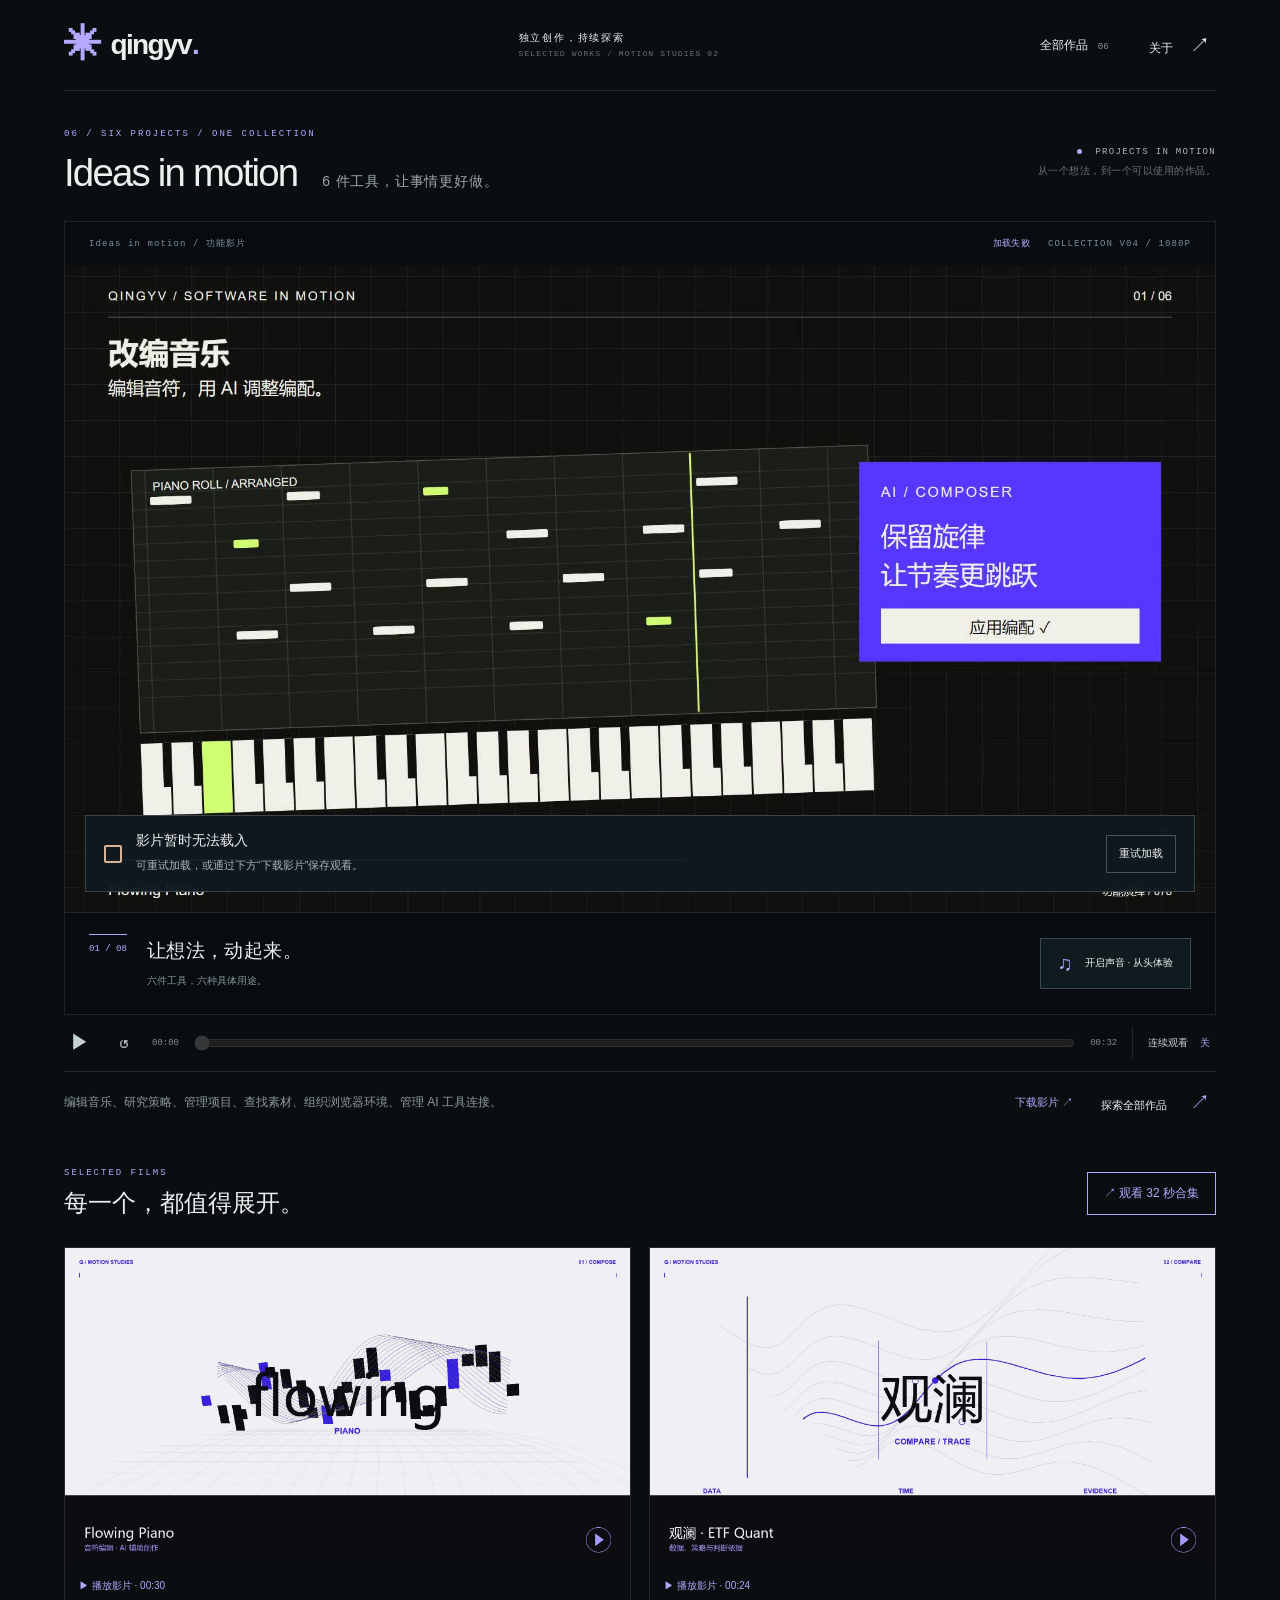
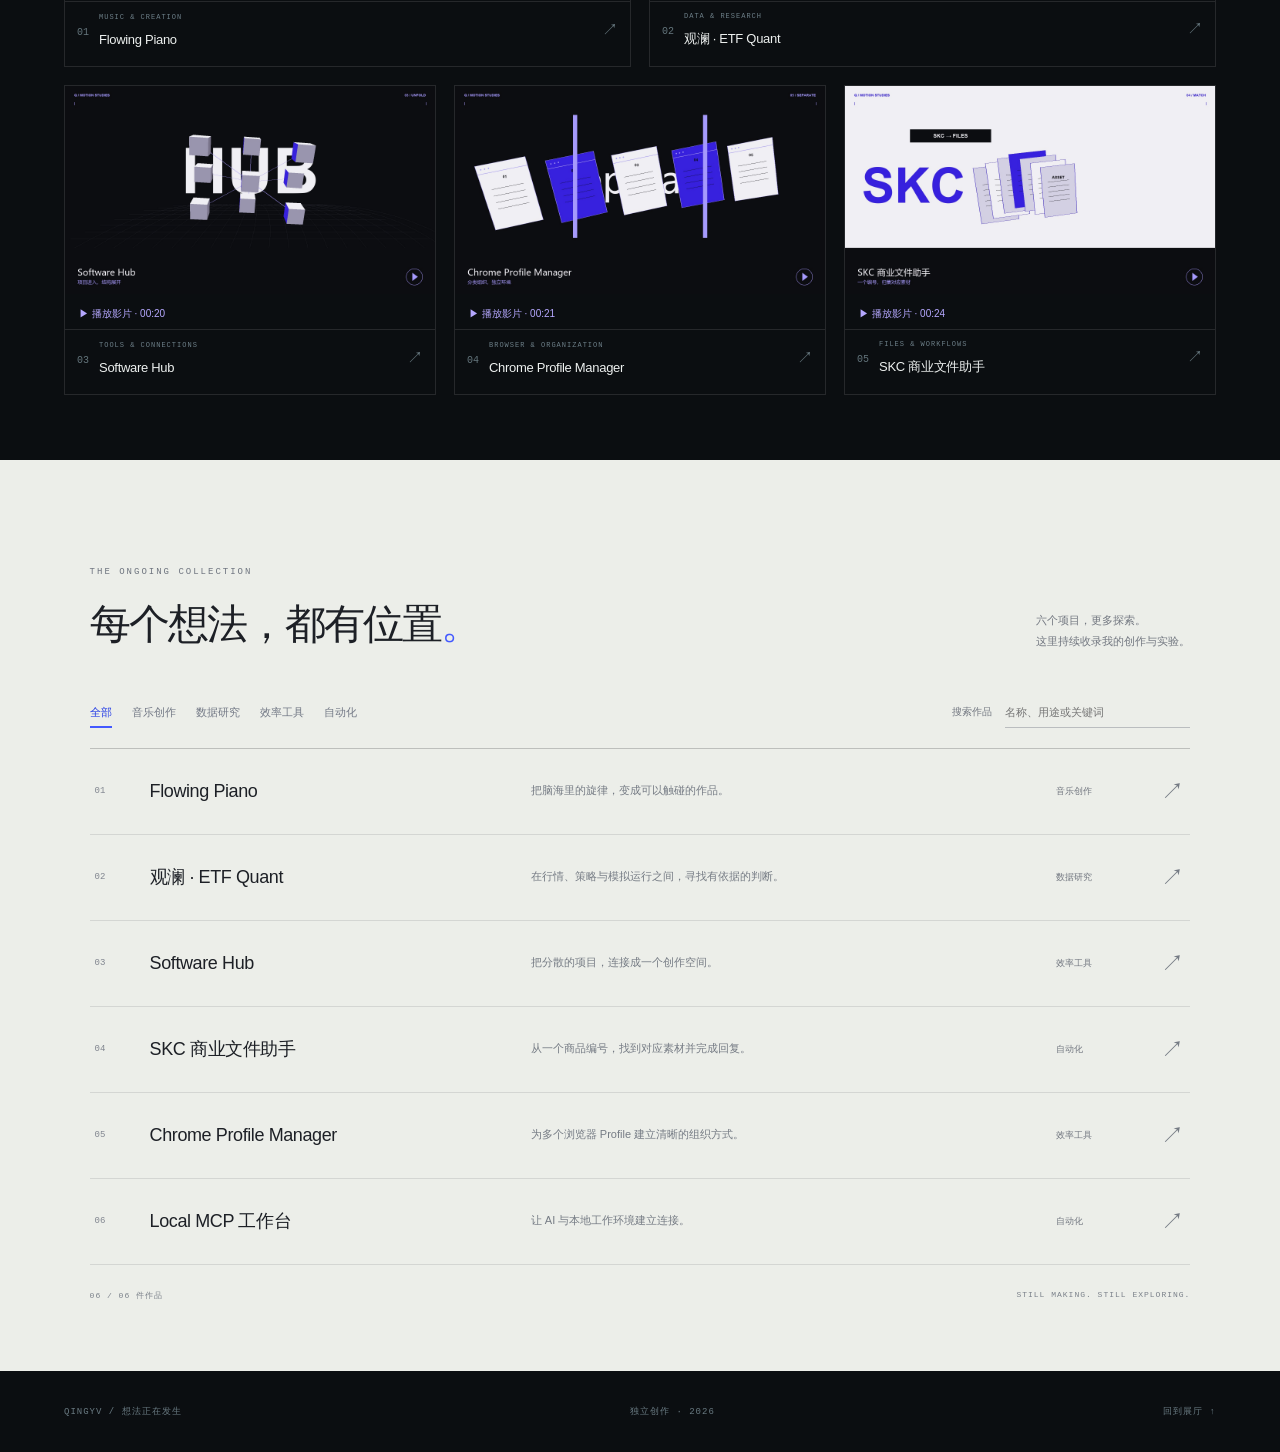
==== prototype.html @ 276cc225 "Publish six-project portfolio with V04 collection" ====
<!doctype html>
<html lang="zh-CN">
<head>
<meta charset="UTF-8"><meta name="viewport" content="width=device-width, initial-scale=1">
<meta name="theme-color" content="#0b0e11"><title>qingyv — Projects in motion</title>
<link rel="icon" href="data:image/svg+xml,%3Csvg xmlns='http://www.w3.org/2000/svg' viewBox='0 0 40 40'%3E%3Crect width='40' height='40' fill='%233e55ff'/%3E%3Ctext x='7' y='30' font-size='32' fill='white'%3E✳%3C/text%3E%3C/svg%3E">
<link rel="stylesheet" href="style.css?v=5"><link rel="stylesheet" href="archive.css?v=2">
<script src="projects.js?v=8" defer></script><script src="motion.js?v=5" defer></script><script src="archive.js?v=2" defer></script>
</head>
<body data-scene="0">
<header class="header"><a class="wordmark" href="#top" aria-label="qingyv 首页"><span>✳</span> qingyv<span class="brand-dot">.</span></a><div class="header-note">独立创作，持续探索<span>SELECTED WORKS / MOTION STUDIES 02</span></div><nav class="header-links"><a href="#archive">全部作品 <span id="navCount">06</span></a><button id="about" class="about-button">关于 <span>↗</span></button></nav></header>
<main id="top">
<section class="exhibition" aria-label="项目合集与五部独立影片">
<div class="exhibition-heading"><div><p class="overline" id="projectEyebrow">01 / MUSIC & CREATION</p><h1 id="projectTitle">Flowing Piano<span>让音符，流动起来。</span></h1></div><div class="heading-side"><span class="live-dot"></span> PROJECTS IN MOTION<br><small>从一个想法，到一个可以使用的作品。</small></div></div>
<div class="cinema" id="cinema">
<div class="stage-top"><span id="stageLabel">FLOWING PIANO / 音符编辑与声场反馈</span><span class="stage-meta"><span id="playbackState">准备影片</span><span id="stageMode">GENERATIVE MOTION / 01</span></span></div>
<div class="media-frame" id="mediaFrame">
<video id="sceneVideo" playsinline muted preload="metadata" tabindex="0" aria-label="Flowing Piano 宣传片"></video>
<div id="mediaStatus" class="media-feedback" hidden><span class="load-mark" aria-hidden="true"></span><div class="feedback-copy" role="status" aria-live="polite"><strong id="mediaStatusTitle"></strong><p id="mediaStatusText"></p></div><div class="feedback-actions"><button id="mediaRetry" hidden>重试加载</button><button id="mediaCancel" hidden>取消加载</button></div></div>
</div>
<div class="scene-caption"><span id="phaseNumber">01 / 04</span><div><strong id="phaseTitle">一切，从一个音开始。</strong><span id="phaseDescription">一枚音符落下，一缕光亮起。</span></div><button id="soundToggle" aria-pressed="false"><span class="sound-icon">♫</span><span id="soundLabel">开启声音 · 从头体验</span></button></div>
</div>
<div class="transport"><button id="motionToggle" aria-label="暂停影片" aria-pressed="false">Ⅱ</button><button id="replay" aria-label="重播当前项目影片">↺</button><span id="timecode">00:00</span><label class="timeline-label"><span class="sr-only">影片进度</span><input id="timeline" type="range" min="0" max="30" step="0.01" value="0"></label><span id="duration">00:30</span><button id="autoNext" aria-pressed="false">连续观看 <span>关</span></button></div>
<div class="feature-line"><p id="featureSummary">弹奏录制、编辑音符，让音乐成为看得见的创作。</p><div class="feature-actions"><a id="filmDownload" download>下载影片 ↗</a><button id="projectDetail">了解项目 <span>↗</span></button></div></div>
<div class="films-heading"><div><span class="overline">SELECTED FILMS</span><h2>每一个，都值得展开。</h2></div><button id="showOverview" aria-pressed="true">↗ 观看 32 秒合集</button></div>
<nav class="project-nav" aria-label="选择动画项目" id="projectNav"></nav>
</section>
<section class="archive" id="archive" aria-labelledby="archiveTitle">
<div class="archive-heading"><div><span class="archive-eyebrow">THE ONGOING COLLECTION</span><h2 id="archiveTitle">每个想法，都有位置<span>。</span></h2></div><p>六个项目，更多探索。<br>这里持续收录我的创作与实验。</p></div>
<div class="archive-controls"><div class="category-filters" id="categoryFilters" aria-label="按类别筛选"></div><label class="project-search"><span>搜索作品</span><input id="projectSearch" type="search" placeholder="名称、用途或关键词" autocomplete="off"></label></div>
<div id="archiveList"></div><p class="empty-state" id="emptyState" hidden>暂时没有匹配的作品。试试其他关键词，或切换到“全部”。</p>
<div class="archive-end"><span id="resultCount" aria-live="polite"></span><span>STILL MAKING. STILL EXPLORING.</span></div>
</section>
</main>
<footer><span>QINGYV / 想法正在发生</span><span>独立创作 · 2026</span><a href="#top">回到展厅 ↑</a></footer>
<dialog id="detailDialog"><button class="dialog-close" aria-label="关闭详情">×</button><span class="dialog-eyebrow" id="detailKicker"></span><h2 id="detailTitle"></h2><p id="detailBody"></p><div class="detail-points" id="detailPoints"></div><p class="dialog-note">动画根据项目功能制作，界面与数据为演示内容；实际软件未在此页面运行。</p><button class="dialog-return">回到展厅 ↗</button></dialog>
</body>
</html>
---- style.css ----
:root{--bg:#0b0e11;--fg:#edf0ef;--muted:#8a969a;--accent:#aff1db;--line:#ffffff1c;--blue:#4359ff;color-scheme:dark}
*{box-sizing:border-box}html{scroll-behavior:smooth}body{margin:0;background:var(--bg);color:var(--fg);font-family:Arial,"Microsoft YaHei",sans-serif}button,input{font:inherit}button{cursor:pointer;color:inherit;background:none;border:0}a{color:inherit;text-decoration:none}button:focus-visible,a:focus-visible{outline:2px solid var(--accent);outline-offset:5px}::selection{background:#4056ef;color:white}
.header{height:91px;margin:0 5%;border-bottom:1px solid var(--line);display:flex;align-items:center;justify-content:space-between}.wordmark{font-size:28px;font-weight:700;letter-spacing:-1.6px;display:flex;align-items:center;gap:10px}.wordmark>span:first-child{font-size:38px;color:var(--accent)}.brand-dot{margin-left:-9px;color:var(--accent)}.header-note{font-size:10px;line-height:1.9;letter-spacing:1.8px}.header-note span{display:block;color:#657279;font:8px/1.8 Consolas,monospace;letter-spacing:1.1px}.header-links{display:flex;gap:32px;align-items:center}.about-button{font-size:12px}.about-button span{margin-left:14px;font-size:20px}
.exhibition{max-width:1800px;margin:auto;padding:38px 5% 0}.exhibition-heading{display:flex;justify-content:space-between;align-items:center;margin-bottom:26px}.overline{font:9px Consolas,monospace;letter-spacing:2px;color:var(--accent);margin:0 0 12px}h1{font-size:clamp(27px,3vw,46px);font-weight:500;letter-spacing:-1.8px;margin:0}h1 span{font-size:14px;letter-spacing:.8px;color:#9ca8ac;margin-left:25px;display:inline-block}.heading-side{font:9px/2 Consolas,monospace;letter-spacing:1.3px;text-align:right;color:#acb5b7}.heading-side small{font:10px/2 Arial,"Microsoft YaHei",sans-serif;color:#68777d;letter-spacing:.5px}.live-dot{display:inline-block;width:5px;height:5px;background:var(--accent);border-radius:50%;margin-right:7px}
.cinema{position:relative;background:#080c10;border:1px solid #ffffff18;overflow:hidden}.stage-top{position:absolute;z-index:1;left:24px;right:24px;top:20px;display:flex;justify-content:space-between;color:#7a929a;font:9px Consolas,"Microsoft YaHei",monospace;letter-spacing:1.1px;pointer-events:none}canvas{width:100%;aspect-ratio:1440/690;display:block}.scene-caption{position:absolute;left:25px;right:25px;bottom:25px;display:flex;align-items:center;gap:20px;pointer-events:none}.scene-caption>span{font:9px Consolas,monospace;color:var(--accent);border-top:1px solid var(--accent);padding-top:9px;align-self:flex-start;margin-top:1px}.scene-caption strong{display:block;font-size:19px;letter-spacing:.4px;font-weight:500}.scene-caption div>span{display:block;margin-top:8px;font-size:10px;color:#829599}.scene-caption button{pointer-events:auto;margin-left:auto;display:flex;align-items:center;gap:12px;background:#101c20ed;border:1px solid #a0d7d442;padding:13px 17px;font-size:10px}.sound-icon{color:var(--accent);font-size:20px}.scene-caption button:hover{background:#223b3d}button[hidden]{display:none}
.transport{display:flex;align-items:center;gap:15px;border-bottom:1px solid var(--line);height:57px;color:#7e8d91;font:9px Consolas,monospace}.transport>button{min-width:26px;min-height:32px;font-size:20px;color:#c6d1d2}.transport #autoNext{font:10px Arial,"Microsoft YaHei",sans-serif;white-space:nowrap;padding-left:15px;border-left:1px solid var(--line)}#autoNext span{margin-left:9px;color:var(--accent)}.timeline-label{display:flex;align-items:center;flex:1;min-width:30px}input[type=range]{accent-color:var(--accent);width:100%;height:22px;margin:0;cursor:pointer;background:transparent}
.feature-line{display:flex;align-items:center;justify-content:space-between;gap:20px;margin:16px 0 22px}.feature-line p{font-size:12px;color:#8a999e;line-height:1.8;margin:0}.feature-line button{font-size:11px;white-space:nowrap}.feature-line button span{font-size:20px;margin-left:20px;color:var(--accent)}
.project-nav{display:grid;grid-template-columns:repeat(4,1fr);border-top:1px solid var(--line);border-bottom:1px solid var(--line)}.project-tab{padding:24px 20px;text-align:left;border-right:1px solid var(--line);position:relative;display:flex;gap:16px;align-items:flex-start;min-width:0}.project-tab:last-child{border-right:0}.project-tab.selected{background:#ffffff04}.project-tab:after{content:"";position:absolute;bottom:-1px;left:0;width:0;height:2px;background:var(--accent);transition:width .3s}.project-tab.selected:after{width:100%}.project-tab:hover{background:#ffffff07}.project-number{font:10px Consolas,monospace;color:#64757c;padding-top:4px}.project-category{font:8px Consolas,monospace;letter-spacing:1px;color:#6d7f88;display:block;margin-bottom:9px}.project-tab strong{font-size:16px;font-weight:500;letter-spacing:-.3px}.tab-arrow{margin-left:auto;color:#65767d}.selected .tab-arrow{color:var(--accent)}
.sr-only{position:absolute;width:1px;height:1px;overflow:hidden;clip-path:inset(50%)}footer{display:flex;justify-content:space-between;padding:34px 5%;color:#697a82;font:9px Consolas,"Microsoft YaHei",monospace;letter-spacing:1px}
dialog{background:#121b21;color:#ecf3f1;border:1px solid #ffffff25;width:min(590px,90vw);padding:50px;max-height:85dvh}dialog::backdrop{background:#03080cbd;backdrop-filter:blur(9px)}.dialog-close{position:absolute;right:16px;top:10px;font-size:28px;color:#8a9ba3}.dialog-eyebrow{font:9px Consolas,monospace;color:var(--accent);letter-spacing:1px}dialog h2{font-size:31px;letter-spacing:-1px;font-weight:500}dialog p{font-size:13px;color:#a7b5ba;line-height:2}.detail-points{display:flex;flex-wrap:wrap;gap:8px;margin:25px 0}.detail-points span{font-size:10px;padding:7px 10px;border:1px solid #ffffff25}.dialog-note{font-size:10px;border-top:1px solid #ffffff20;padding-top:15px}.dialog-return{background:#e3efea;color:#102022;padding:12px 20px;font-size:12px;margin-top:12px}
body[data-scene="1"]{--accent:#b9ed88}body[data-scene="2"]{--accent:#9caeff}body[data-scene="3"]{--accent:#e2c0ff}
@media(max-width:1050px){.project-tab{padding:20px 12px;gap:10px}.project-tab strong{font-size:13px}.project-category{font-size:7px}h1 span{display:block;margin:10px 0 0;font-size:12px}.heading-side{max-width:200px}.scene-caption strong{font-size:16px}}
@media(max-width:650px){.header{height:72px;margin:0 5%}.wordmark{font-size:23px}.wordmark>span:first-child{font-size:30px}.header-note,.heading-side{display:none}.header-links{gap:20px}.exhibition{padding:26px 4% 0}.exhibition-heading{margin:0 2% 20px}.overline{font-size:8px}h1{font-size:29px;letter-spacing:-1px}h1 span{font-size:12px;letter-spacing:.4px}.stage-top{left:12px;right:12px;top:14px;font-size:7px;letter-spacing:.2px}.stage-top span:last-child{display:none}canvas{aspect-ratio:1.16}.scene-caption{left:14px;right:14px;bottom:17px;gap:10px;flex-wrap:wrap}.scene-caption>span{font-size:7px}.scene-caption strong{font-size:14px}.scene-caption div>span{font-size:9px;max-width:235px;line-height:1.7;margin-top:6px}.scene-caption button{padding:8px 11px;margin:5px 0 0 41px;font-size:9px;gap:8px}.sound-icon{font-size:15px}.transport{gap:8px;height:54px;font-size:8px}.transport #autoNext{font-size:9px;padding-left:7px}.transport #autoNext span{margin-left:4px}.feature-line{margin:15px 2% 20px;gap:10px;align-items:flex-start}.feature-line p{font-size:10px;max-width:235px}.feature-line button{font-size:10px}.feature-line button span{margin-left:5px;font-size:16px}.project-nav{grid-template-columns:1fr 1fr}.project-tab{padding:20px 10px;gap:8px}.project-tab:nth-child(2){border-right:0}.project-tab:nth-child(-n+2){border-bottom:1px solid var(--line)}.project-tab strong{font-size:12px}.project-number{font-size:8px}.project-category{font-size:6px;letter-spacing:.4px}.tab-arrow{font-size:12px}.archive{margin-top:45px!important}footer{font-size:7px;gap:20px;padding:30px 6%}footer>span:nth-child(2){display:none}dialog{padding:36px 24px}dialog h2{font-size:27px}}
@media(prefers-reduced-motion:reduce){html{scroll-behavior:auto}*,*:before,*:after{transition:none!important;animation:none!important}}
/* Captured films keep their full landscape frame on every screen. */
#sceneVideo{display:block;width:100%;aspect-ratio:16/9;object-fit:contain;background:#080c10}
.cinema .stage-top{position:static;padding:15px 24px;min-height:42px}
.cinema .scene-caption{position:static;padding:20px 24px;min-height:102px;border-top:1px solid var(--line)}
.scene-caption div{min-width:0;flex:1}.scene-caption div>span{line-height:1.7}
#mediaStatus{margin:0;padding:16px 24px;color:#e2c0a5;font-size:12px}
.feature-actions{display:flex;gap:22px;align-items:center;flex-shrink:0}.feature-actions>a{font-size:11px;color:var(--accent);white-space:nowrap}
@media(max-width:650px){.cinema .stage-top{padding:12px;min-height:34px}.cinema .scene-caption{padding:16px 14px;min-height:122px}.cinema .scene-caption button{margin:0 0 0 35px}.feature-line{flex-wrap:wrap}.feature-actions{width:100%;justify-content:space-between}.scene-caption div>span{max-width:none}}
/* Film handoff keeps one stable frame and uses only transform/opacity tracks. */
.project-nav{grid-template-columns:repeat(6,minmax(0,1fr))}.project-tab{grid-column:span 2}.project-tab:nth-child(-n+2){grid-column:span 3}
body[data-scene="5"]{--accent:#b5a8ff}
.films-heading{display:flex;align-items:center;justify-content:space-between;margin:44px 0 20px;gap:16px}.films-heading h2{font-size:24px;font-weight:500;margin:8px 0}.films-heading button{font-size:12px;padding:12px 16px;border:1px solid var(--line);white-space:nowrap}.films-heading button[aria-pressed=true]{color:var(--accent);border-color:var(--accent)}
.project-nav{gap:18px;border:0}.project-tab{display:grid;grid-template-columns:auto 1fr auto;padding:0 0 18px;gap:10px;border:1px solid var(--line);overflow:hidden;align-items:center}.film-cover{grid-column:1/-1;width:100%;height:auto;aspect-ratio:16/9;display:block;transition:transform .4s cubic-bezier(.22,1,.36,1)}.cover-play{grid-column:1/-1;padding:3px 14px 8px;font-size:10px;color:var(--accent);border-bottom:1px solid var(--line)}.project-tab .project-number{margin-left:12px}.project-tab .tab-arrow{margin-right:12px}.project-tab strong{font-size:13px}.project-tab .project-category{font-size:7px}.project-tab:hover .film-cover{transform:scale(1.035)}.project-tab:hover .cover-play{color:white}.project-tab.selected{border-color:var(--accent)}body[data-scene="4"]{--accent:#b5a8ff}
@media(max-width:1050px){.project-nav{grid-template-columns:repeat(2,minmax(0,1fr))}.project-tab,.project-tab:nth-child(-n+2){grid-column:auto;padding:0 0 15px}.project-tab:nth-child(5){grid-column:1/-1}}
@media(max-width:650px){.project-nav{gap:12px}.films-heading{align-items:flex-start}.films-heading h2{font-size:18px}.films-heading button{font-size:10px;padding:10px}.project-tab strong{font-size:11px}.project-tab .project-number,.project-tab .tab-arrow{display:none}.project-tab>div{grid-column:1/-1;padding:0 10px}.cover-play{font-size:9px;padding:3px 10px 8px}.project-tab .project-category{font-size:6px}.project-tab{gap:8px}}
.media-frame{position:relative;aspect-ratio:16/9;overflow:hidden;background:#080c10}.media-frame #sceneVideo{height:100%;width:100%;object-fit:contain}
.stage-meta{display:flex;gap:18px;align-items:center}#playbackState{color:var(--accent);letter-spacing:.3px;white-space:nowrap}
.project-nav{position:relative}.project-tab:after{display:none}.project-indicator{position:absolute;height:2px;background:var(--accent);pointer-events:none;transform-origin:left center}.project-tab.selected .project-number{color:var(--accent)}
.cinema #mediaStatus{position:absolute;left:20px;right:20px;bottom:20px;margin:0;padding:16px 18px;display:flex;gap:14px;align-items:center;background:#101820f5;border:1px solid #ffffff30;color:var(--fg);z-index:2}.cinema #mediaStatus[hidden]{display:none}
.feedback-copy{min-width:0;flex:1}.feedback-copy strong{font-size:14px;font-weight:500}.feedback-copy p{margin:6px 0 0;font-size:11px;line-height:1.7;color:#a7b5ba}
.feedback-actions{display:flex;gap:10px;flex-wrap:wrap}.feedback-actions button{font-size:11px;padding:10px 12px;border:1px solid #ffffff40;min-height:38px}.feedback-actions button:hover{border-color:var(--accent)}
.load-mark{width:18px;height:18px;border:2px solid #ffffff20;border-top-color:var(--accent);border-radius:50%;flex-shrink:0}
[data-media-state="loading"] .load-mark,[data-media-state="buffering"] .load-mark{animation:media-loading .9s linear infinite}
[data-media-state="error"] .load-mark,[data-media-state="cancelled"] .load-mark,[data-media-state="blocked"] .load-mark{border-radius:2px;border-color:#d8b294}
.transport input:disabled{cursor:wait;opacity:.4}.transport button:disabled{cursor:default;opacity:.45}@keyframes media-loading{to{transform:rotate(360deg)}}
@media(max-width:650px){.stage-top .stage-meta{display:flex;gap:8px}.stage-meta #stageMode{display:none}.stage-meta #playbackState{display:inline}.cinema #mediaStatus{left:10px;right:10px;bottom:10px;padding:12px;gap:9px;display:grid;grid-template-columns:16px minmax(0,1fr)}.feedback-copy strong{font-size:12px}.feedback-copy p{font-size:10px}.feedback-actions{grid-column:1/-1;margin-left:0;width:100%}.feedback-actions button{padding:8px 10px;flex:1}.load-mark{width:16px;height:16px}}
---- archive.css ----
.header-links{display:flex;align-items:center;gap:34px}.header-links>a{font-size:12px}.header-links>a span{font:9px Consolas,monospace;color:var(--muted);margin-left:7px}.archive{background:#eceee9;color:#1d2026;padding:100px 7% 70px;margin-top:65px;scroll-margin-top:20px}.archive-heading{display:flex;align-items:flex-end;justify-content:space-between;gap:40px;margin-bottom:45px}.archive-eyebrow{font:9px Consolas,monospace;letter-spacing:2px;color:#6e747f}.archive h2{font-size:clamp(27px,3.2vw,48px);font-weight:500;letter-spacing:-2px;margin:19px 0 0}.archive h2>span{color:#4359ff}.archive-heading p{font-size:11px;line-height:1.9;color:#727780;flex-shrink:0;margin:0}.archive-controls{display:flex;align-items:center;justify-content:space-between;border-bottom:1px solid #1d20263a;padding-bottom:20px;gap:30px}.category-filters{display:flex;gap:20px;flex-wrap:wrap}.category-filters button{font-size:11px;padding:8px 0;color:#737986;position:relative}.category-filters button.active{color:#263ee5}.category-filters button.active:after{content:"";position:absolute;left:0;right:0;bottom:0;height:2px;background:#4359ff}.project-search{display:flex;align-items:center;gap:13px;font-size:10px;color:#727780}.project-search input{width:185px;background:transparent;border:0;border-bottom:1px solid #252b4140;color:#1d2026;font:11px Arial,"Microsoft YaHei",sans-serif;padding:9px 0;outline-offset:3px}.project-search input:focus{outline:1px solid #4359ff}.archive-row{width:100%;display:grid;grid-template-columns:35px minmax(220px,1fr) minmax(220px,1.4fr) 85px 24px;gap:20px;align-items:center;padding:27px 5px;border-bottom:1px solid #1d20261d;text-align:left;transition:padding .3s,background .3s}.archive-row:hover{padding-left:15px;background:#4359ff07}.archive-number{font:9px Consolas,monospace;color:#80858f}.archive-row strong{font-size:18px;font-weight:500;letter-spacing:-.4px}.archive-description{font-size:11px;color:#757b84;line-height:1.8}.archive-category{font-size:9px;color:#727780}.archive-arrow{font-size:23px;color:#757b84}.archive-row:hover .archive-arrow{color:#4359ff}.archive-end{display:flex;justify-content:space-between;margin-top:25px;font:8px Consolas,"Microsoft YaHei",monospace;letter-spacing:1px;color:#7b818a}.empty-state{padding:45px 0;font-size:12px;color:#747b86}.header-links a:hover{color:var(--blue)}
@media(max-width:1000px){.archive-row{grid-template-columns:25px minmax(170px,1fr) minmax(170px,1fr) 65px 20px;gap:14px}.archive-row strong{font-size:15px}.archive-heading{gap:20px}.archive-controls{align-items:flex-start;flex-direction:column;gap:15px}}
@media(max-width:650px){.header-links{gap:18px}.header-links>a{font-size:10px}.header-links .about-button{font-size:0}.header-links .about-button span{font-size:20px;margin:0}.archive{margin-top:35px;padding:55px 6% 45px}.archive-heading{display:block;margin-bottom:24px}.archive h2{font-size:28px;letter-spacing:-1.3px}.archive-heading p{margin-top:17px;font-size:10px}.category-filters{gap:17px}.category-filters button{font-size:10px}.project-search{width:100%}.project-search input{flex:1;width:0}.archive-row{grid-template-columns:20px 1fr 65px 17px;gap:10px;padding:20px 0}.archive-row strong{font-size:14px}.archive-description{grid-column:2/5;grid-row:2;font-size:10px}.archive-category{font-size:8px}.archive-arrow{font-size:19px}.archive-end{font-size:6px}.archive-row:hover{padding-left:3px}}
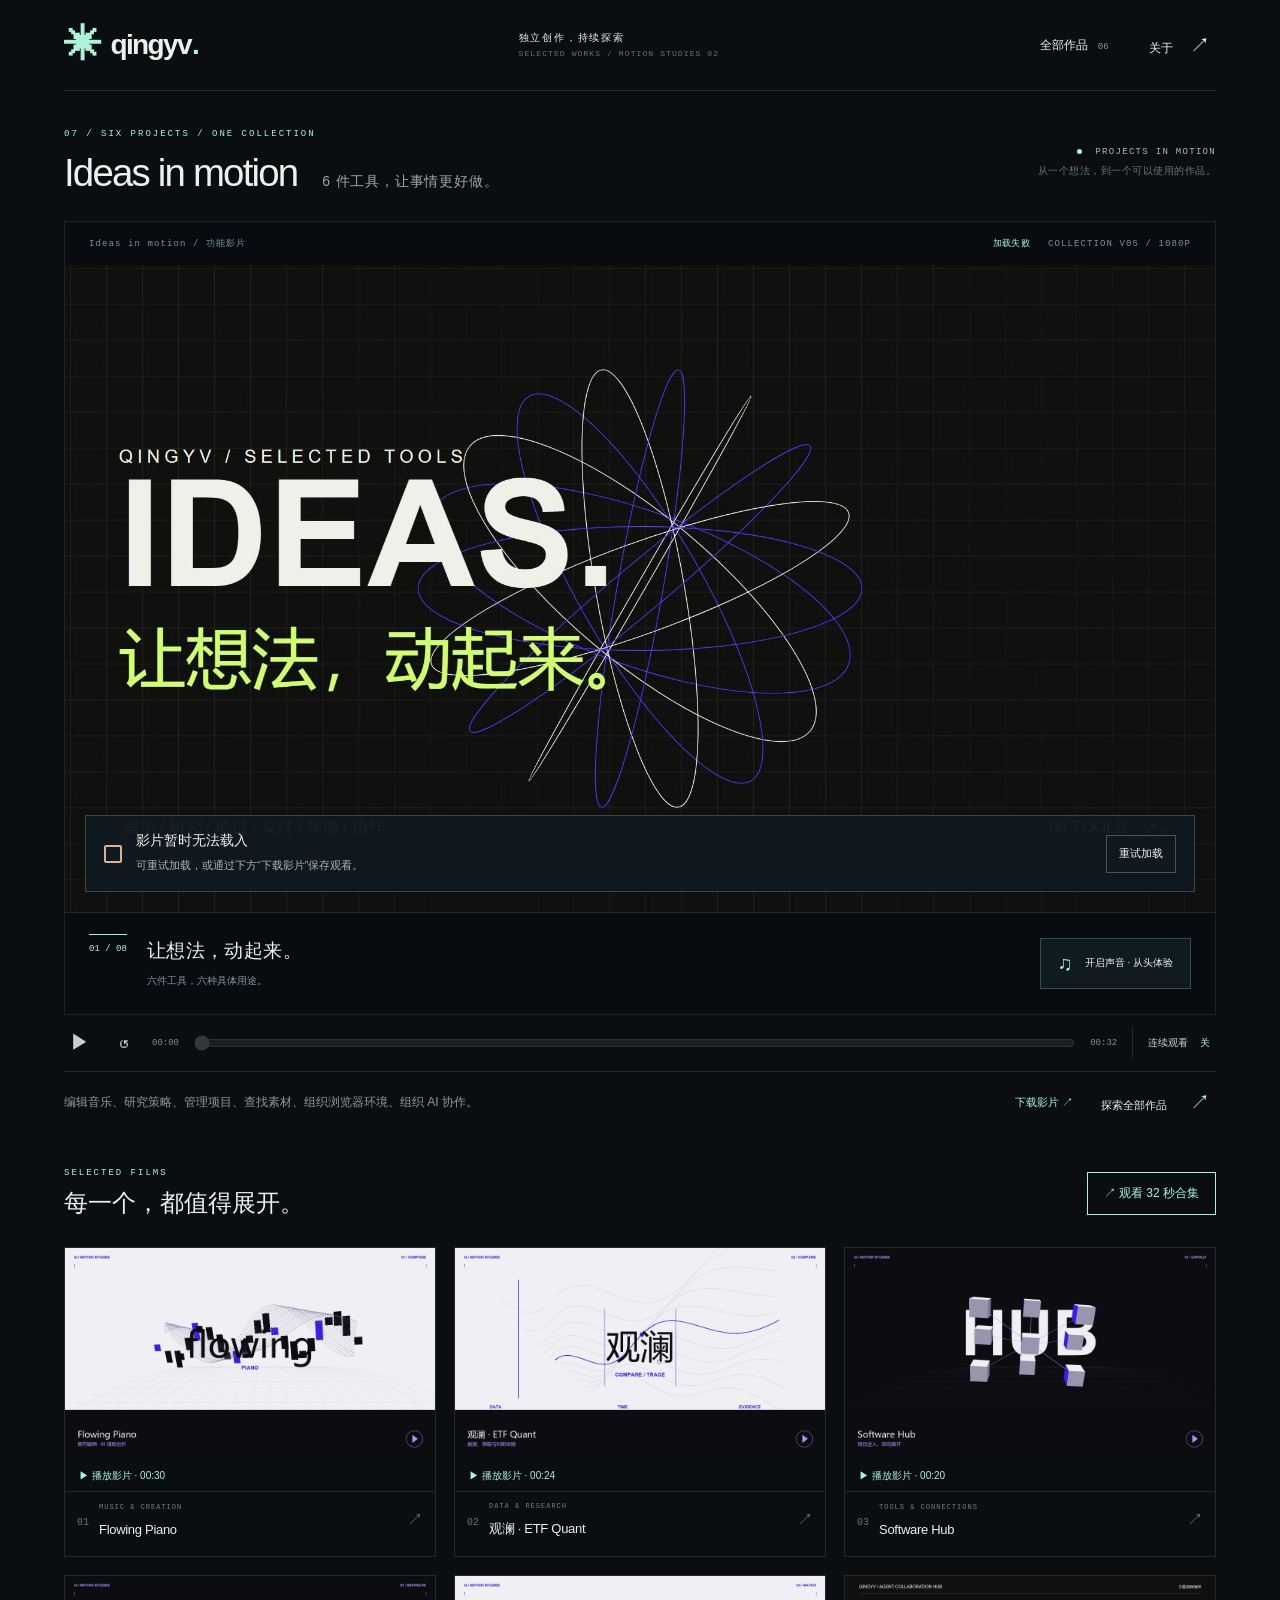
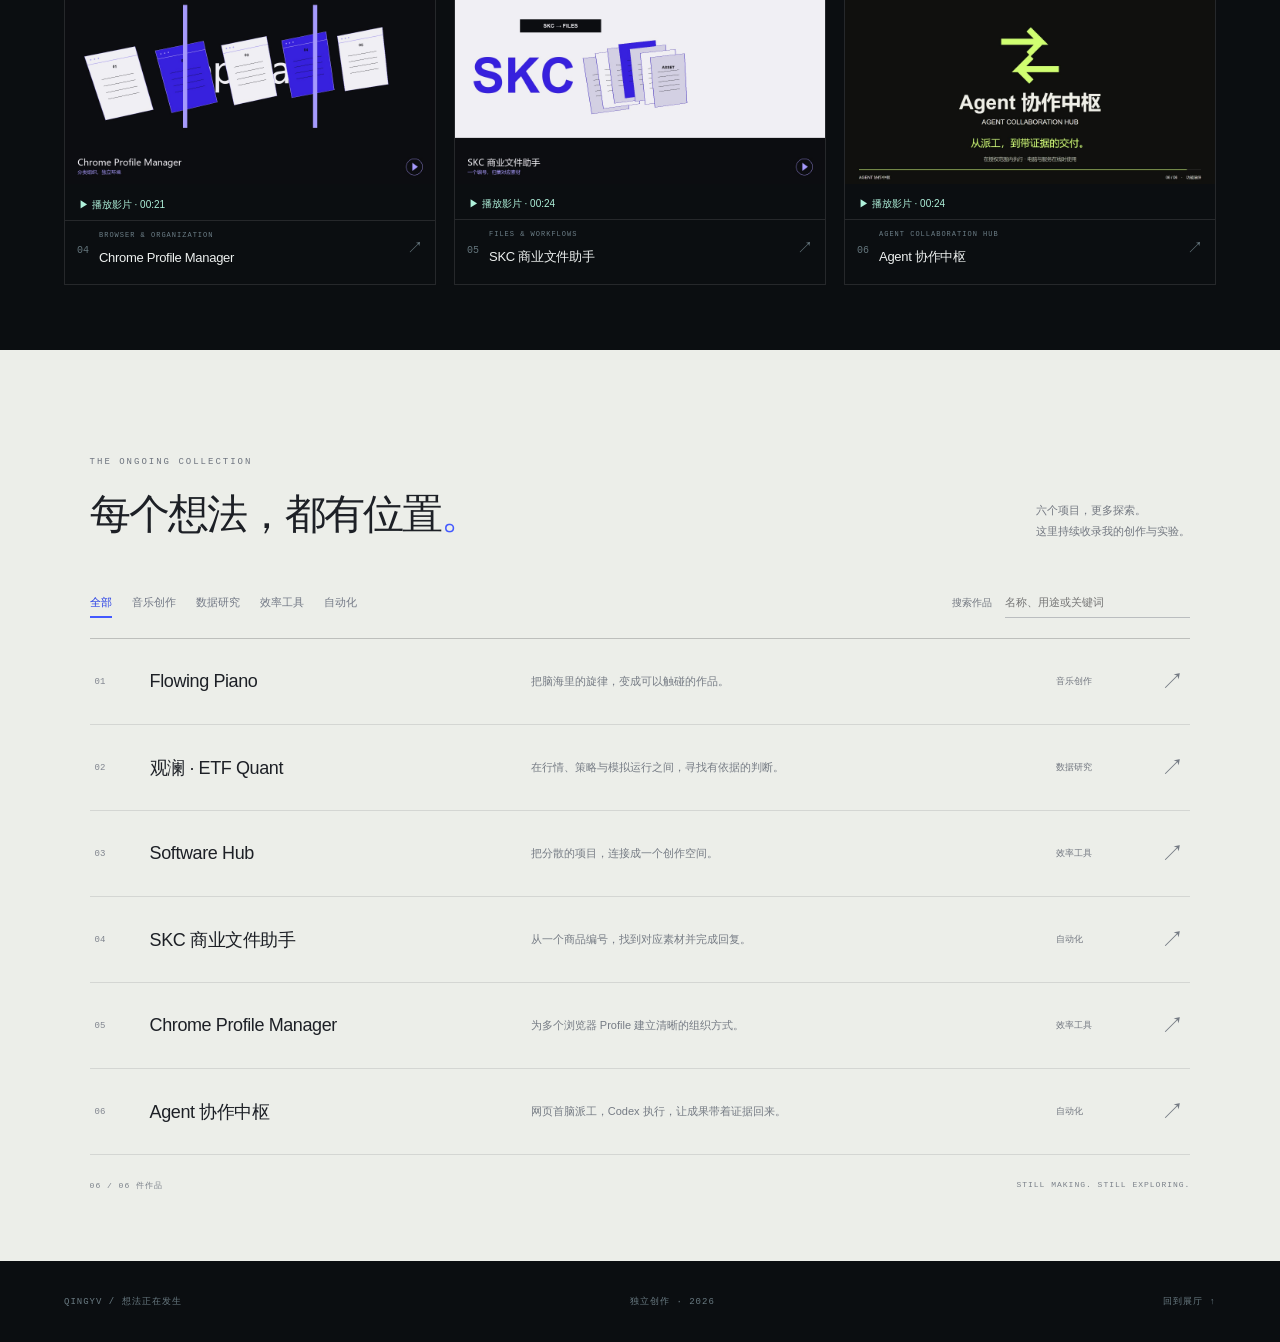
==== commit 732004ff: "Update Agent Collaboration Hub identity and films" ====
--- a/prototype.html
+++ b/prototype.html
@@ -4,13 +4,13 @@
 <meta charset="UTF-8"><meta name="viewport" content="width=device-width, initial-scale=1">
 <meta name="theme-color" content="#0b0e11"><title>qingyv — Projects in motion</title>
 <link rel="icon" href="data:image/svg+xml,%3Csvg xmlns='http://www.w3.org/2000/svg' viewBox='0 0 40 40'%3E%3Crect width='40' height='40' fill='%233e55ff'/%3E%3Ctext x='7' y='30' font-size='32' fill='white'%3E✳%3C/text%3E%3C/svg%3E">
-<link rel="stylesheet" href="style.css?v=5"><link rel="stylesheet" href="archive.css?v=2">
-<script src="projects.js?v=8" defer></script><script src="motion.js?v=5" defer></script><script src="archive.js?v=2" defer></script>
+<link rel="stylesheet" href="style.css?v=6"><link rel="stylesheet" href="archive.css?v=2">
+<script src="projects.js?v=9" defer></script><script src="motion.js?v=6" defer></script><script src="archive.js?v=2" defer></script>
 </head>
 <body data-scene="0">
 <header class="header"><a class="wordmark" href="#top" aria-label="qingyv 首页"><span>✳</span> qingyv<span class="brand-dot">.</span></a><div class="header-note">独立创作，持续探索<span>SELECTED WORKS / MOTION STUDIES 02</span></div><nav class="header-links"><a href="#archive">全部作品 <span id="navCount">06</span></a><button id="about" class="about-button">关于 <span>↗</span></button></nav></header>
 <main id="top">
-<section class="exhibition" aria-label="项目合集与五部独立影片">
+<section class="exhibition" aria-label="项目合集与六部独立影片">
 <div class="exhibition-heading"><div><p class="overline" id="projectEyebrow">01 / MUSIC & CREATION</p><h1 id="projectTitle">Flowing Piano<span>让音符，流动起来。</span></h1></div><div class="heading-side"><span class="live-dot"></span> PROJECTS IN MOTION<br><small>从一个想法，到一个可以使用的作品。</small></div></div>
 <div class="cinema" id="cinema">
 <div class="stage-top"><span id="stageLabel">FLOWING PIANO / 音符编辑与声场反馈</span><span class="stage-meta"><span id="playbackState">准备影片</span><span id="stageMode">GENERATIVE MOTION / 01</span></span></div>
--- a/style.css
+++ b/style.css
@@ -38,3 +38,7 @@
 [data-media-state="error"] .load-mark,[data-media-state="cancelled"] .load-mark,[data-media-state="blocked"] .load-mark{border-radius:2px;border-color:#d8b294}
 .transport input:disabled{cursor:wait;opacity:.4}.transport button:disabled{cursor:default;opacity:.45}@keyframes media-loading{to{transform:rotate(360deg)}}
 @media(max-width:650px){.stage-top .stage-meta{display:flex;gap:8px}.stage-meta #stageMode{display:none}.stage-meta #playbackState{display:inline}.cinema #mediaStatus{left:10px;right:10px;bottom:10px;padding:12px;gap:9px;display:grid;grid-template-columns:16px minmax(0,1fr)}.feedback-copy strong{font-size:12px}.feedback-copy p{font-size:10px}.feedback-actions{grid-column:1/-1;margin-left:0;width:100%}.feedback-actions button{padding:8px 10px;flex:1}.load-mark{width:16px;height:16px}}
+
+/* Six current films; keep every cover equal in the grid. */
+.project-tab:nth-child(-n+2){grid-column:span 2}
+@media(max-width:1050px){.project-tab,.project-tab:nth-child(-n+2),.project-tab:nth-child(5){grid-column:auto}}
